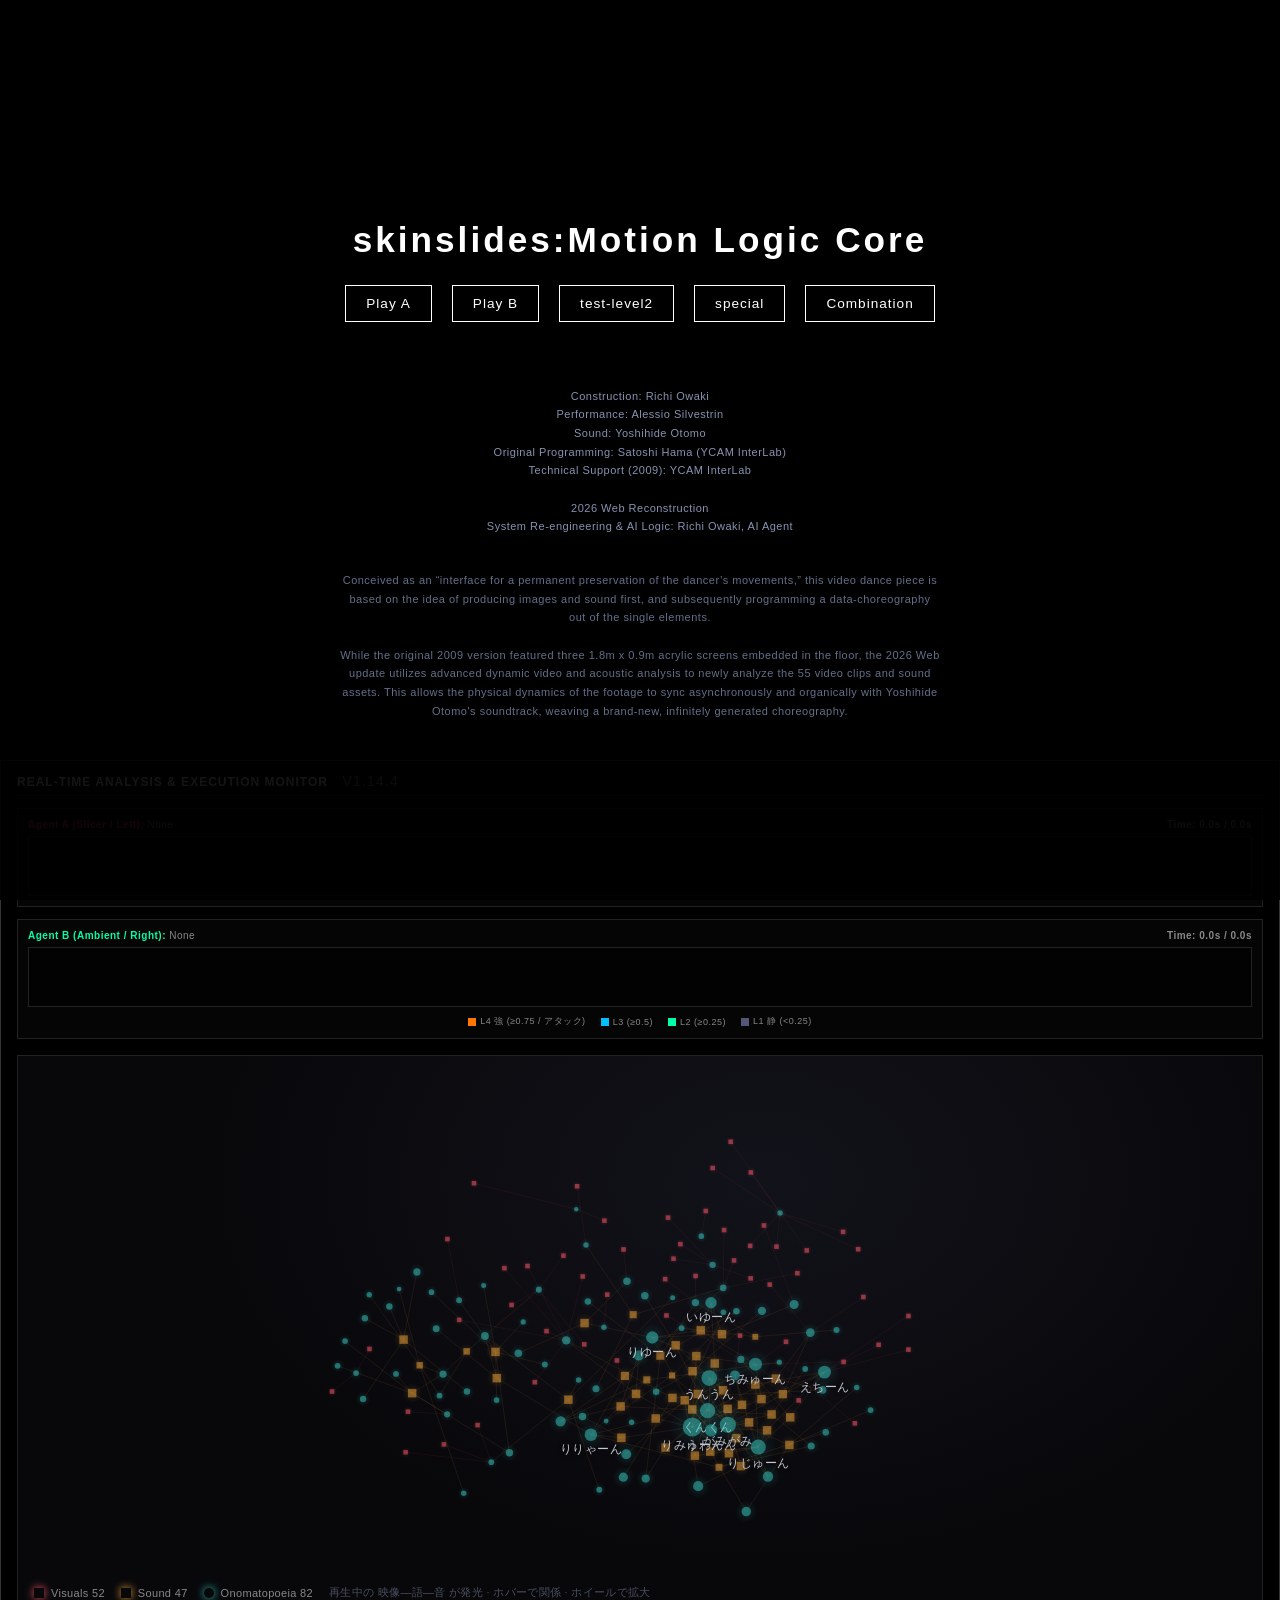
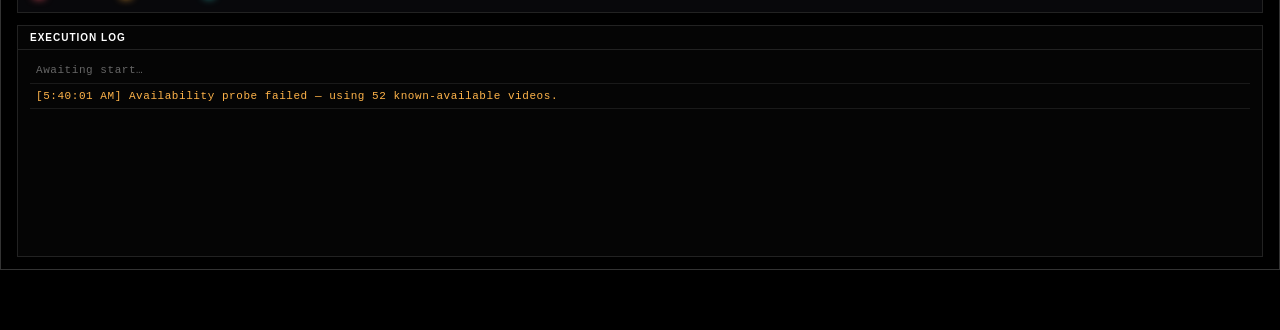
==== audio_trigger_demo.html @ 0f752f89 "Mobile cut-up: 4 collage slots + force 360p (v1.15.3) Cut-up scene showed fewer/smaller tiles on pho" ====
<!DOCTYPE html>
<html lang="ja">
<head>
    <meta charset="UTF-8">
    <title>skinslides</title>
    <!-- Import Google Fonts -->
    
    <link rel="stylesheet" href="skinslides.css?v=1.15.3">
    <style>
        /* Start Overlay CSS */
        #start-overlay {
            position: fixed;
            inset: 0;                 /* 100vw はスクロールバー幅を含み横スクロールを生むため使わない */
            background: rgba(0,0,0,0.92);
            display: flex;
            flex-direction: column;
            justify-content: center;
            align-items: center;
            z-index: 10000;
            cursor: default;
            letter-spacing: 2px;
            transition: opacity 0.5s ease;
        }

        .start-btn {
            padding: 10px 20px;
            border: 1px solid #ffffff;
            font-size: 0.85rem;
            font-family: Helvetica, Arial, sans-serif;
            letter-spacing: 1px;
            cursor: pointer;
            border-radius: 0px;
            background: transparent;
            color: #ffffff;
            transition: all 0.2s ease;
        }

        .start-btn:hover {
            background-color: #ffffff;
            color: #000000;
        }</style>
</head>
<body>
    <!-- Playback Mode Selection Overlay -->
    <div id="start-overlay">
        <div class="title" style="margin-top: 40px; font-weight: bold; font-size: 2.2rem; margin-bottom: 25px; letter-spacing: 3px; font-family: Helvetica, Arial, sans-serif; color: #ffffff;">skinslides:Motion Logic Core</div>
        
        <!-- Loading Progress -->
        <div id="overlay-preload-status-container" style="font-size: 14px; letter-spacing: 0.05em; color: #ff3366; margin-top: 15px; font-weight: bold; font-family: Helvetica, Arial, sans-serif; text-align: center; margin-bottom: 20px;">
            Preloading: <span id="overlay-preload-progress">0%</span>
        </div>
        
        <!-- Launch Buttons (shown after load) -->
        <div id="overlay-buttons-container" style="display: none; gap: 20px; margin-bottom: 20px;">
            <div class="start-btn" id="choose-plan-a">Play A</div>
            <div class="start-btn" id="choose-plan-b">Play B</div>
            <div class="start-btn" id="choose-test-level2">test-level2</div>
            <div class="start-btn" id="choose-special">special</div>
            <div class="start-btn" id="choose-combination">Combination</div>
        </div>
        
        <div class="credits" style="margin-top: 45px; font-family: Helvetica, Arial, sans-serif; font-size: 11px; line-height: 1.7; color: #8892b0; text-align: center; font-weight: 300; letter-spacing: 0.5px;">
            Construction: Richi Owaki<br>
            Performance: Alessio Silvestrin<br>
            Sound: Yoshihide Otomo<br>
            Original Programming: Satoshi Hama (YCAM InterLab)<br>
            Technical Support (2009): YCAM InterLab<br>
            <br>
            2026 Web Reconstruction<br>
            System Re-engineering & AI Logic: Richi Owaki, AI Agent
        </div>
        
        <div class="description" style="margin-top: 35px; max-width: 600px; font-family: Helvetica, Arial, sans-serif; font-size: 11px; line-height: 1.7; color: #636f88; text-align: center; font-weight: 300; letter-spacing: 0.5px;">
            Conceived as an “interface for a permanent preservation of the dancer’s movements,” this video dance piece is based on the idea of producing images and sound first, and subsequently programming a data-choreography out of the single elements.<br><br>
            While the original 2009 version featured three 1.8m x 0.9m acrylic screens embedded in the floor, the 2026 Web update utilizes advanced dynamic video and acoustic analysis to newly analyze the 55 video clips and sound assets. This allows the physical dynamics of the footage to sync asynchronously and organically with Yoshihide Otomo's soundtrack, weaving a brand-new, infinitely generated choreography.
        </div>
    </div>
    <header>
        <div class="brand">skinslides</div>
        <div class="badge">Audio Trigger Demo & Monitor</div>
    </header>

    <div class="main-container">
        <!-- ダッシュボード (左側) -->
        <div class="dashboard">
            <div class="control-group">
                <h3 class="section-title">Select Track</h3>
                <select id="track-select">
                    <option value="" disabled selected>Loading audio tracks...</option>
                </select>
                <button id="play-btn" class="btn-play" style="display: none;">Play Sequence</button>
                <button id="cutup-btn" class="btn-play" style="display: none; background-color: var(--accent-orange); border-color: var(--accent-orange); margin-top: 8px;">Start Audio Cut-up Test</button>
                <div id="preload-status" style="font-size: 11px; letter-spacing: 0.05em; color: #ff3366; margin-top: 8px; font-weight: bold; font-family: Helvetica, Arial, sans-serif; text-align: center;">
                    Preloading videos: <span id="preload-progress">0%</span>
                </div>
            </div>

            <div class="control-group">
                <h3 class="section-title">Trigger Mode</h3>
                <select id="mode-select">
                    <option value="metadata" selected>Offline Metadata (事前精密データ)</option>
                    <option value="realtime">Real-time Reactive (リアルタイム解析)</option>
                    <option value="test-level2">test-level2 (水道管パイプ / L2のみ)</option>
                </select>
            </div>

            <!-- リアルタイム・音傾向パラメータ -->
            <div class="control-group" id="param-group">
                <h3 class="section-title">Analysis Parameters</h3>
                <div style="font-size: 0.85rem; color: var(--text-muted); margin-bottom: 10px; display: flex; justify-content: space-between;">
                    <span>Sound Tendency:</span>
                    <span id="tendency-badge" style="color: var(--accent-green); font-weight: 700; letter-spacing: 0.5px;">--</span>
                </div>
                <div style="margin-bottom: 12px;" id="threshold-container">
                    <label for="threshold-slider" class="status-label" style="display: flex; justify-content: space-between; font-size: 0.8rem; color: var(--text-muted); margin-bottom: 4px;">
                        <span>Peak Sensitivity (しきい値)</span>
                        <span id="threshold-val" style="color: var(--text-color); font-weight: 600;">1.35x</span>
                    </label>
                    <input type="range" id="threshold-slider" min="1.05" max="2.0" step="0.05" value="1.35" style="width: 100%; cursor: pointer;">
                </div>
                <div id="interval-container">
                    <label for="interval-slider" class="status-label" style="display: flex; justify-content: space-between; font-size: 0.8rem; color: var(--text-muted); margin-bottom: 4px;">
                        <span>Min Interval (最小間隔)</span>
                        <span id="interval-val" style="color: var(--text-color); font-weight: 600;">250ms</span>
                    </label>
                    <input type="range" id="interval-slider" min="100" max="2000" step="50" value="250" style="width: 100%; cursor: pointer;">
                </div>
            </div>

            <!-- 周波数モニター -->
            <div class="control-group">
                <h3 class="section-title">Spectral Monitor</h3>
                <canvas id="visualizer-canvas" height="60" style="width: 100%; background: rgba(0,0,0,0.5); border-radius: 8px; border: 1px solid var(--border-color); box-shadow: inset 0 0 10px rgba(0,0,0,0.8);"></canvas>
            </div>


            <div class="control-group">
                <h3 class="section-title">Playback Status</h3>
                <div class="status-display">
                    <div class="status-row">
                        <span class="status-label">Current Time:</span>
                        <span class="status-value" id="current-time">0.0s / 0.0s</span>
                    </div>
                    <div class="status-row">
                        <span class="status-label">Total Triggers:</span>
                        <span class="status-value" id="total-triggers">0</span>
                    </div>
                    <div class="status-row">
                        <span class="status-label">Active Agent:</span>
                        <span class="status-value" id="active-agent" style="font-weight: bold; color: var(--text-muted);">IDLE</span>
                    </div>
                    <div class="status-row">
                        <span class="status-label">Next Trigger:</span>
                        <span class="status-value accent" id="next-trigger">--</span>
                    </div>
                    <div class="progress-container">
                        <div class="progress-bar" id="progress-bar"></div>
                    </div>
                </div>
            </div>

            <div class="control-group">
                <h3 class="section-title">Trigger Event Log</h3>
                <div class="log-panel" id="log-panel">
                    <div style="color: var(--text-muted);">Wait for playback...</div>
                </div>
            </div>
        </div>

        <!-- 3画面ディスプレイ (右側) -->
        <div class="display-area-wrapper">
            <div class="display-area">
            <div class="screen-container" id="normal-screens-container">
                <!-- Screen 1 -->
                <div class="screen-wrapper" id="wrapper-1">
                    <span class="screen-label">SCREEN 1</span>
                    <video id="video-1" class="screen" playsinline></video>
                    <div class="onomatopoeia-overlay">
                        <div class="ono-text" id="ono-text-1"></div>
                    </div>
                </div>

                <!-- Screen 2 -->
                <div class="screen-wrapper" id="wrapper-2">
                    <span class="screen-label">SCREEN 2</span>
                    <video id="video-2" class="screen" playsinline></video>
                    <div class="onomatopoeia-overlay">
                        <div class="ono-text" id="ono-text-2"></div>
                    </div>
                </div>

                <!-- Screen 3 -->
                <div class="screen-wrapper" id="wrapper-3">
                    <span class="screen-label">SCREEN 3</span>
                    <video id="video-3" class="screen" playsinline></video>
                    <div class="onomatopoeia-overlay">
                        <div class="ono-text" id="ono-text-3"></div>
                    </div>
                </div>
            </div>
            <!-- Duet Collage Single Frame Container (Pattern B Test) -->
            <div class="collage-wrapper" id="duet-collage-wrapper">
                <div id="duet-collage-container"></div>
                <!-- ソロ(fix枠)用: 720p・回転無し・センター投影の特殊動画 -->
                <div id="solo-video-wrap"><video id="solo-video" playsinline></video></div>
            </div>
            <!-- test-level2: 水道管パイプ台 (474x237カードを辺で連結・3枚表示) -->
            <div id="pipe-stage">
                <div id="pipe-conveyor"></div>
            </div>
        </div>
        </div>
    </div>

    <!-- 分析ダッシュボード (スクロールすると表示されるエリア) -->
    <div class="analysis-dashboard">
        <div class="dashboard-title-area">
            <h2 class="dashboard-title">Real-Time Analysis & Execution Monitor <span style="font-size: 0.9rem; color: var(--text-muted); font-weight: normal; margin-left: 10px;">v1.14.4</span></h2>
        </div>
        
        <!-- タイムラインセクション (Agent A) -->
        <div class="timeline-section" id="timeline-section-a" style="margin-bottom: 12px;">
            <div class="timeline-header">
                <span class="timeline-track-name" id="timeline-agent-label-a" style="color: #ff3366; font-weight: bold;">Agent A (Slicer / Left): <span id="ana-track-name-a" style="color: var(--text-muted); font-weight: normal;">None</span></span>
                <span class="timeline-time">Time: <span id="ana-time-a">0.0s / 0.0s</span></span>
            </div>
            <div class="timeline-canvas-wrapper">
                <canvas id="timeline-canvas-a" height="60"></canvas>
            </div>
        </div>
        
        <!-- タイムラインセクション (Agent B) -->
        <div class="timeline-section" id="timeline-section-b">
            <div class="timeline-header">
                <span class="timeline-track-name" id="timeline-agent-label-b" style="color: #00ffaa; font-weight: bold;">Agent B (Ambient / Right): <span id="ana-track-name-b" style="color: var(--text-muted); font-weight: normal;">None</span></span>
                <span class="timeline-time">Time: <span id="ana-time-b">0.0s / 0.0s</span></span>
            </div>
            <div class="timeline-canvas-wrapper">
                <canvas id="timeline-canvas-b" height="60"></canvas>
            </div>
            <div class="timeline-legend">
                <span class="legend-item"><span class="legend-color attack"></span>L4 強 (≥0.75 / アタック)</span>
                <span class="legend-item"><span class="legend-color swell"></span>L3 (≥0.5)</span>
                <span class="legend-item"><span class="legend-color roll"></span>L2 (≥0.25)</span>
                <span class="legend-item"><span class="legend-color quiet"></span>L1 静 (&lt;0.25)</span>
            </div>
        </div>
        
        <!-- ライブ質感ベクトルマップ（旧モニターカードを置換）
             再生中の映像・オノマトペ・音トラックが発光し、映像—語—音の三者関係が光る -->
        <div id="lexmap-wrap">
            <canvas id="lexmap-canvas"></canvas>
            <div id="lexmap-legend">
                <span><span class="mk sq" style="color:#ff5b6a"></span>Visuals 52</span>
                <span><span class="mk sq" style="color:#f2a63a"></span>Sound 47</span>
                <span><span class="mk ci" style="color:#37c9c1"></span>Onomatopoeia 82</span>
                <span class="hint">再生中の 映像—語—音 が発光 · ホバーで関係 · ホイールで拡大</span>
            </div>
        </div>

        <!-- マップ下のログ -->
        <div class="lexmap-log-wrap">
            <div class="lexmap-log-title">Execution Log</div>
            <div id="decision-log" class="lexmap-log"><div class="log-line text-muted">Awaiting start…</div></div>
        </div>
    </div>

    <!-- 不可視のHTML5オーディオ -->
    <audio id="audio-element"></audio>

    <script>
        const R2_BASE_URL = 'https://pub-b863fe2ba58a4525be0263e22ceb85a5.r2.dev/';
        const isLocal = window.location.hostname === 'localhost' || window.location.hostname === '127.0.0.1';
        
        let VIDEO_BASE_PATH = R2_BASE_URL;
        const AUDIO_BASE_PATH = isLocal ? "audios/" : R2_BASE_URL;

        function updateAppScale() {
            // 画角は 16:9 固定（基準 1920x1080）。横幅だけを基準にする。
            //   ウィンドウ幅 >= 1920 → 1920px を保持（拡大はしない）
            //   ウィンドウ幅 <  1920 → その幅にフィット
            // 下限クランプを持たないため、どの画面幅でも切り取りが起きない。
            // 基準幅は --canvas-w から読むので、Play A(3840) も同じ式で正しく縮む。
            const el = document.body || document.documentElement;
            const baseW = parseFloat(getComputedStyle(el).getPropertyValue('--canvas-w')) || 1920;
            // innerWidth は縦スクロールバー幅を含み1px単位の切り取り/横スクロールバーを生むため、
            // 実際の表示領域幅(clientWidth)を使う。
            const viewW = document.documentElement.clientWidth || window.innerWidth;
            document.documentElement.style.setProperty('--app-scale', Math.min(1, viewW / baseW));
        }
        window.updateAppScale = updateAppScale;   // Play A 選択時に基準幅を切り替えるため
        window.addEventListener('resize', updateAppScale);
        window.addEventListener('DOMContentLoaded', updateAppScale);
        updateAppScale();
    </script>
    <script src="player.js?v=1.15.3"></script>
    <script src="audio_trigger_logic.js?v=1.15.3"></script>
    <script src="lexicon_live.js?v=1.15.3"></script>
</body>
</html>
---- skinslides.css ----
/* skinslides 共有スタイル
   index.html(本番: Combination) と audio_trigger_demo.html(テスト) の両方が読む。
   起動オーバーレイのCSSは各ページ固有なので、ここには入れない。 */
        * {
            outline: none !important;
            -webkit-tap-highlight-color: transparent !important;
        }

        #timeline-canvas-a, #timeline-canvas-b {
            display: block !important;
            width: 100% !important;
            height: 60px !important;
            background: #020202 !important;
            border-radius: 0px !important;
            border: 1px solid #222222 !important;
            box-sizing: border-box !important;
        }

        :root {
            /* 基本画角は 16:9、最大 1920x1080。全シーン（Play B / test-level2 / special）が
               この1つの座標系に乗る。--app-scale は横幅基準でJS側が算出する。
               旧 3840x2160 のちょうど半分なので、枠内の定数も半分にすれば
               1920幅の画面での物理ピクセルサイズは従来と同一になる。 */
            --canvas-w: 1920px;
            --canvas-h: 1080px;
            --bg-color: #000000;
            --card-bg: #050505;
            --border-color: #222222;
            --accent-green: #00ffaa;
            --accent-blue: #00bfff;
            --accent-orange: #ff7700;
            --text-color: #d1d5db;
            --text-muted: #888888;
        }

        body {
            margin: 0;
            padding: 0;
            background-color: #000000;
            color: var(--text-color);
            font-family: "Helvetica Neue", Helvetica, Arial, "Hiragino Kaku Gothic ProN", sans-serif;
            min-height: 100vh;
            display: flex;
            flex-direction: column;
            align-items: center;
            overflow-x: hidden;
        }

        /* Completely hide the header and sidebar controls globally */
        header {
            display: none !important;
        }
        .dashboard {
            display: none !important;
        }

        /* Layout Container */
        .main-container {
            display: block !important;
            width: 100% !important;
            height: auto !important;
            background-color: #000000 !important;
            margin: 0 !important;
            padding: 0 !important;
        }

        /* Performance canvas: base = 16:9 / 最大 1920x1080。ウィンドウ幅に合わせて縮小する。
           app-scale 1.0 = 1920x1080(最大)。幅1920以上では1920pxを保持し、それ未満は幅にフィット。
           → どの画面幅でも切り取りが発生せず、1920x1080の画面では縦もぴったり収まる。
           Play A のみ body.plan-a で従来の 3840x2160 枠を使う（コンバート対象外・現状維持）。 */
        .display-area-wrapper {
            width: 100% !important;
            height: calc(var(--canvas-h) * var(--app-scale, 1)) !important;
            overflow: hidden !important;
            background-color: #000000 !important;
            display: flex !important;
            justify-content: center !important;
            align-items: flex-start !important;
        }

        .display-area {
            width: var(--canvas-w) !important;
            height: var(--canvas-h) !important;
            display: block !important;
            background-color: #000000 !important;
            position: relative !important;
            transform: scale(var(--app-scale, 1)) !important;
            transform-origin: top center !important;
            flex-shrink: 0 !important;
        }

        /* Play A はコンバート対象外のため 3840x2160 の従来枠を維持する（見た目を変えない）。
           Combination には含まれないので、1:1シーンとの画角の不連続は起きない。 */
        body.plan-a {
            --canvas-w: 3840px;
            --canvas-h: 2160px;
        }

        /* Play A の3画面(計2660px幅)は1920幅のキャンバスに収まらないため、Play A 以外では出さない。
           Play B / test-level2 / special は元々JS側で非表示にしており、動作に影響しない。 */
        body:not(.plan-a) #normal-screens-container {
            display: none !important;
        }

        /* Plan A screen container (最大時): 縦 460(黒)-1240(動画)-460(黒),
           横 590(黒)-620-400-620-400-620-590(黒)。3枚を gap400 で中央寄せ→左右余白590。 */
        .screen-container {
            width: 100% !important;
            height: var(--canvas-h) !important;
            display: flex !important;
            justify-content: center !important;
            align-items: flex-start !important;
            margin: 0 !important;
            padding-top: 460px !important; /* 上部の黒 460px */
            box-sizing: border-box !important;
            gap: 400px !important;
        }

        /* Plan A screen wrapper: 620x1240px (最大時) */
        .screen-wrapper {
            position: relative !important;
            width: 620px !important;
            height: 1240px !important;
            background-color: #000000 !important;
            overflow: hidden !important;
            border: none !important;
        }

        .screen {
            position: absolute;
            top: 50%;
            left: 50%;
            width: 1240px; /* 90度回転用に枠の高さと一致 */
            height: 620px; /* 90度回転用に枠の幅と一致 */
            transform: translate(-50%, -50%) rotate(90deg);
            object-fit: cover;
            opacity: 0;
            transition: opacity 0.5s ease;
        }

        .screen.playing {
            opacity: 1;
        }

        /* Hide labels and onomatopoeia completely */
        .screen-label {
            display: none !important;
        }
        .onomatopoeia-overlay {
            display: none !important;
        }

        /* Plan B collage wrapper: キャンバス全面 (1920x1080) */
        .collage-wrapper {
            display: none;
            width: var(--canvas-w) !important;
            height: var(--canvas-h) !important;
            max-width: var(--canvas-w) !important;
            max-height: var(--canvas-h) !important;
            margin: 0 auto !important;
            border: none !important;
            position: relative !important;
        }

        #duet-collage-container {
            position: absolute;
            top: 0;
            left: 0;
            width: var(--canvas-w);
            height: var(--canvas-h);
            transform-origin: top left;
            background-color: #000000;
            overflow: hidden;
            box-sizing: border-box;
        }

        /* ソロ(fix枠)特殊動画: キャンバス全面に contain で投影。素材は 2:1 なので
           16:9キャンバスでは自動的に横幅いっぱい・上下センターになる（special と同じ扱い）。 */
        #solo-video-wrap {
            position: absolute; inset: 0; z-index: 5;
            display: none; align-items: center; justify-content: center;
            background: #000000;
        }
        #solo-video-wrap.active { display: flex; }
        #solo-video {
            width: 100%; height: 100%;   /* 枠いっぱい。アスペクトは contain が守る */
            object-fit: contain; background: #000000;
        }

        /* test-level2: 水道管パイプ台。474x237カードを横に辺で連結して伸ばす。
           常に最新3枚を表示。コンベア(#pipe-conveyor)を translateX して中央に追従する。 */
        #pipe-stage {
            position: absolute; inset: 0; z-index: 6;
            display: none; background: #000000; overflow: hidden;
        }
        #pipe-stage.active { display: block; }
        #pipe-conveyor {
            position: absolute; inset: 0;
            transition: transform 0.5s ease;
            will-change: transform;
        }
        .pipe-card {
            position: absolute;                /* left/top/transform(rotate) は JS が個別に設定 */
            width: 474px; height: 237px;
            object-fit: contain; background: #000000;
            opacity: 0;
            transition: opacity 0.5s ease;
            will-change: opacity;
        }
        .pipe-card.show { opacity: 1; }

        /* ライブ質感ベクトルマップ */
        #lexmap-wrap {
            position: relative;
            width: 100%;
            height: 62vh;
            min-height: 440px;
            background:
                radial-gradient(900px 620px at 60% 22%, #12121a 0%, #08080b 62%),
                #08080b;
            border: 1px solid var(--border-color);
            box-sizing: border-box;
            overflow: hidden;
        }
        #lexmap-canvas { position: absolute; inset: 0; width: 100%; height: 100%; display: block; cursor: grab; }
        #lexmap-legend {
            position: absolute; left: 16px; bottom: 12px; z-index: 2; pointer-events: none;
            display: flex; gap: 16px; align-items: center; flex-wrap: wrap;
            font-size: 11px; color: var(--text-muted); letter-spacing: 0.03em;
        }
        #lexmap-legend span { display: inline-flex; align-items: center; gap: 7px; }
        #lexmap-legend .mk { width: 10px; height: 10px; box-shadow: 0 0 8px currentColor; }
        #lexmap-legend .mk.sq { border-radius: 0; }
        #lexmap-legend .mk.ci { border-radius: 50%; }
        #lexmap-legend .hint { color: var(--faint, #4a4f60); }

        /* マップ下のログ */
        .lexmap-log-wrap { margin-top: 12px; border: 1px solid var(--border-color); background: #050505; }
        .lexmap-log-title {
            padding: 6px 12px; border-bottom: 1px solid var(--border-color);
            font-size: 10px; letter-spacing: 1px; color: #ffffff; text-transform: uppercase; font-weight: 700;
        }
        .lexmap-log {
            height: 190px; overflow-y: auto; padding: 8px 12px;
            font-family: ui-monospace, "SF Mono", Menlo, Consolas, monospace; font-size: 11px; line-height: 1.55;
        }
        .lexmap-log .log-line { white-space: nowrap; }
        .lexmap-log .log-line.warning { color: #ffb44a; }
        .lexmap-log .log-line.success { color: #00ffaa; }
        .lexmap-log .log-line.error   { color: #ff5b6a; }
        .lexmap-log .log-line.trigger { color: #37c9c1; }
        .lexmap-log .log-line.cut-up  { color: #8bb4ff; }
        .lexmap-log .log-line.system  { color: #c3c7d2; }
        .lexmap-log .log-line.text-muted { color: #666; }

        /* Analysis Dashboard Styles - Swiss Design / Helvetica / Sharp */
        .analysis-dashboard {
            width: 100%;
            max-width: calc(var(--canvas-w) * var(--app-scale, 1)); /* 作品キャンバスと同じ幅の柱に揃える */
            margin: 40px auto 60px auto;
            padding: 12px 16px;
            background: #000000;
            border: 1px solid #333333;
            border-radius: 0px;
            box-sizing: border-box;
            color: var(--text-color);
            font-family: "Helvetica Neue", Helvetica, Arial, "Hiragino Kaku Gothic ProN", sans-serif;
            font-size: 11px;
            letter-spacing: 0.5px;
            display: block !important;
        }

        .dashboard-title-area {
            display: flex;
            justify-content: space-between;
            align-items: center;
            border-bottom: 1px solid var(--border-color);
            padding-bottom: 6px;
            margin-bottom: 12px;
        }

        .dashboard-title {
            margin: 0;
            font-size: 12px;
            font-weight: 700;
            letter-spacing: 1px;
            text-transform: uppercase;
            color: #ffffff;
        }

        .audio-toggle-btn {
            background: #111111;
            border: 1px solid var(--border-color);
            color: #ffffff;
            padding: 4px 8px;
            border-radius: 0px;
            font-family: inherit;
            font-size: 10px;
            cursor: pointer;
            text-transform: uppercase;
            transition: all 0.1s ease;
        }

        .audio-toggle-btn:hover {
            background: #222222;
            border-color: var(--accent-green);
        }

        .timeline-section {
            background: #050505;
            border-radius: 0px;
            padding: 10px;
            margin-bottom: 16px;
            border: 1px solid #222222;
        }

        .timeline-header {
            display: flex;
            justify-content: space-between;
            margin-bottom: 6px;
            font-size: 10px;
            color: var(--text-muted);
            font-weight: 600;
        }

        .timeline-canvas-wrapper {
            position: relative;
            width: 100%;
        }

        .timeline-legend {
            display: flex;
            gap: 15px;
            margin-top: 8px;
            font-size: 9px;
            color: var(--text-muted);
            justify-content: center;
            text-transform: uppercase;
        }

        .legend-item {
            display: flex;
            align-items: center;
            gap: 4px;
        }

        .legend-color {
            display: inline-block;
            width: 8px;
            height: 8px;
            border-radius: 0px;
        }

        .legend-color.attack { background: var(--accent-orange); }
        .legend-color.swell { background: var(--accent-blue); }
        .legend-color.roll { background: var(--accent-green); }
        .legend-color.quiet { background: #555577; }

        .monitor-grid {
            display: grid;
            grid-template-columns: repeat(auto-fit, minmax(200px, 1fr));
            gap: 12px;
        }

        .monitor-card {
            background: #050505;
            border: 1px solid #222222;
            border-radius: 0px;
            padding: 10px;
            display: flex;
            flex-direction: column;
            gap: 6px;
        }

        .monitor-card.log-card {
            grid-column: span 2;
        }

        @media (max-width: 900px) {
            .monitor-card.log-card {
                grid-column: span 1;
            }
        }

        .card-header {
            font-weight: 700;
            font-size: 10px;
            letter-spacing: 0.5px;
            color: var(--text-muted);
            border-bottom: 1px solid var(--border-color);
            padding-bottom: 4px;
            text-transform: uppercase;
        }

        .card-body {
            display: flex;
            flex-direction: column;
            gap: 4px;
            font-size: 10px;
        }

        .stat-row {
            display: flex;
            justify-content: space-between;
            line-height: 1.4;
        }

        .stat-label {
            color: var(--text-muted);
        }

        .stat-val {
            font-weight: 500;
            font-family: "Helvetica Neue", Helvetica, Arial, monospace;
            color: #ffffff;
        }

        .scroll-log {
            height: 140px;
            overflow-y: auto;
            font-family: "Helvetica Neue", Helvetica, Arial, sans-serif;
            letter-spacing: normal;
        }

        .log-line {
            border-bottom: 1px solid #1a1a1a;
            padding: 4px 6px;
            font-size: 11px;
            line-height: 1.5;
            letter-spacing: 0.05em;
            white-space: nowrap;
            overflow: hidden;
            text-overflow: ellipsis;
        }

        .log-line.info { color: var(--accent-blue); }
        .log-line.success { color: var(--accent-green); }
        .log-line.warning { color: var(--accent-orange); }
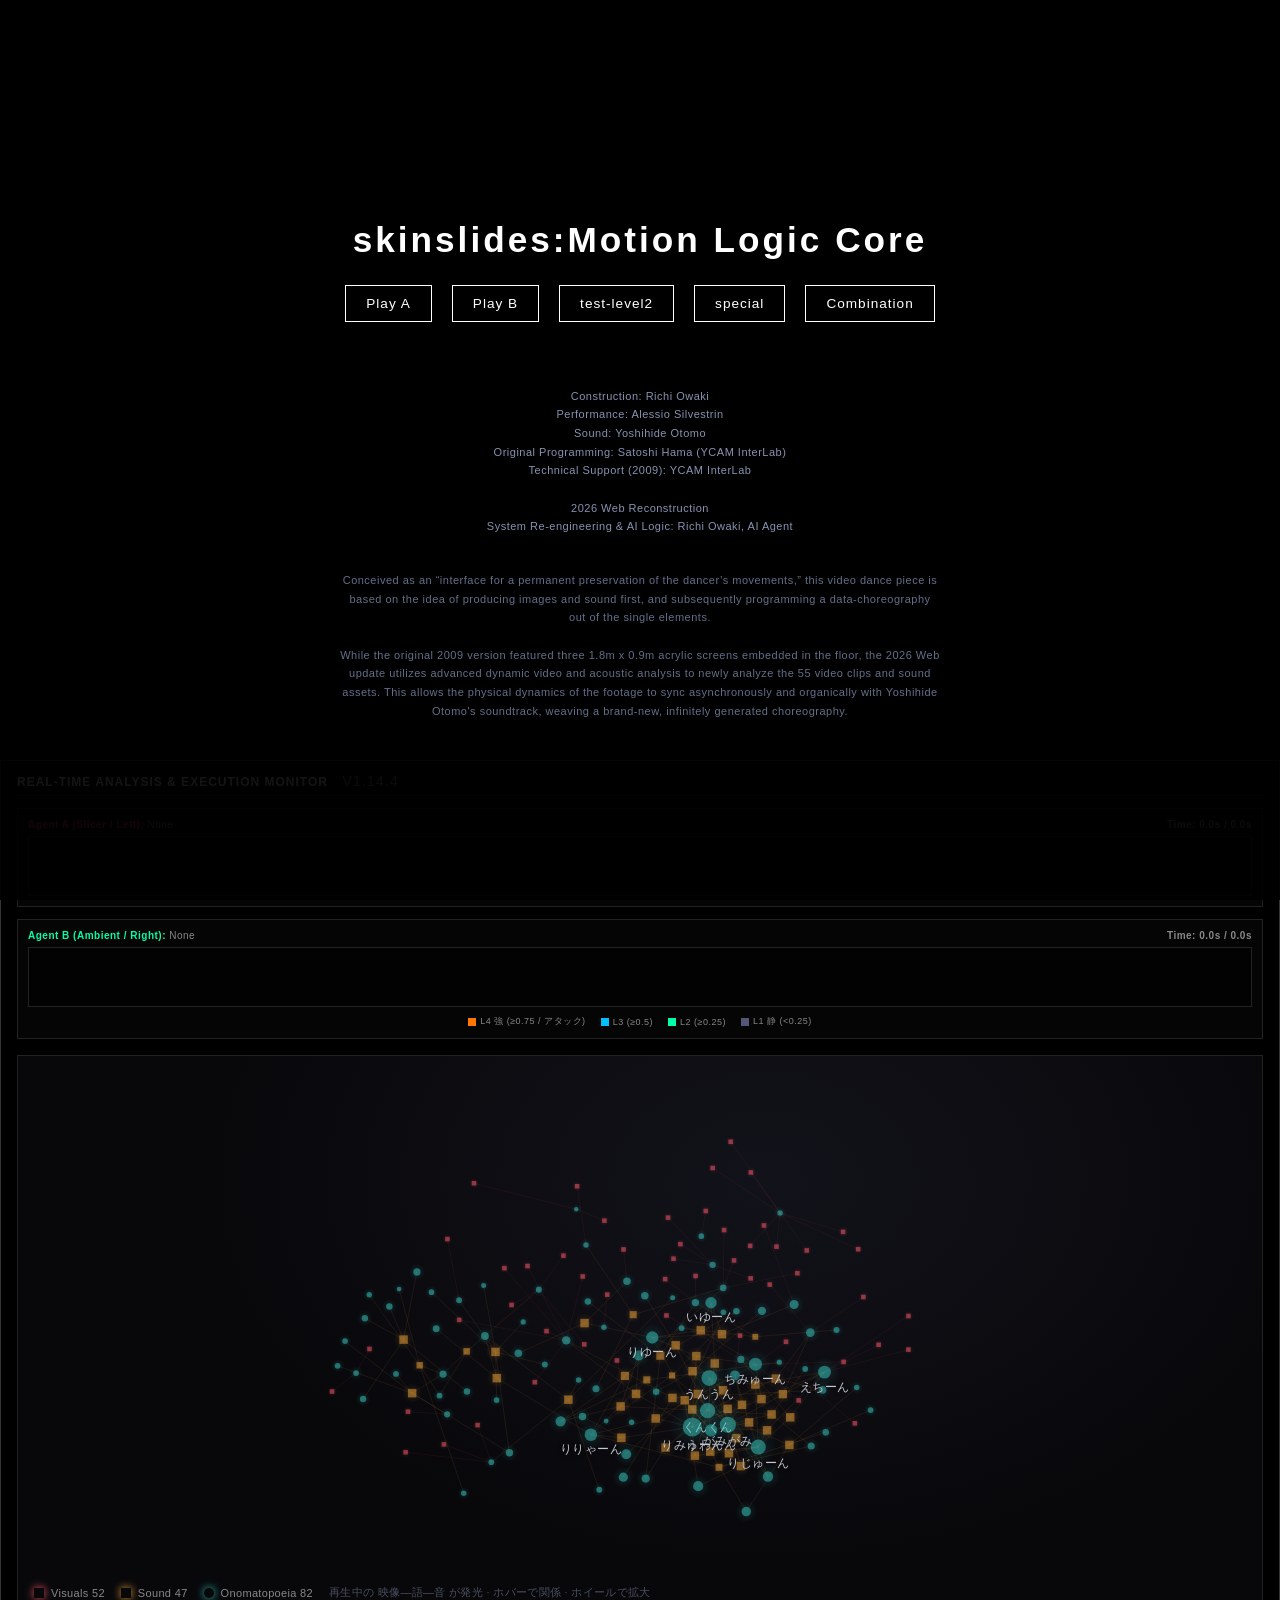
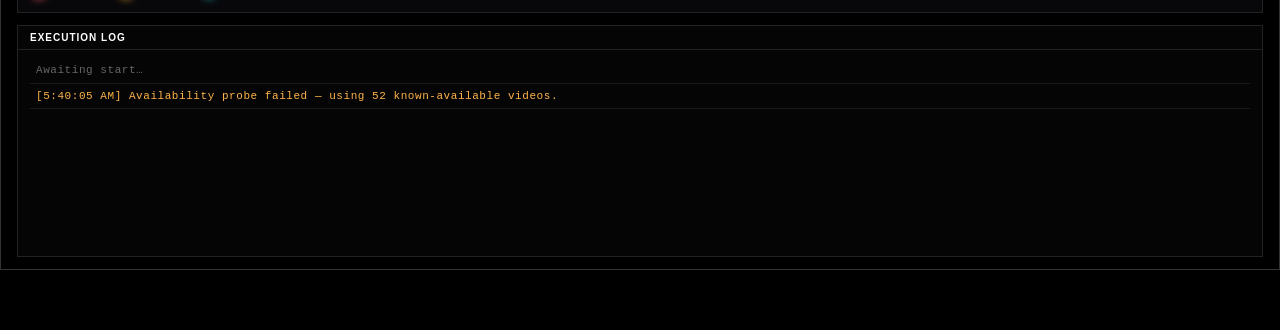
==== commit 991ad499: "Mobile pseudo-landscape lock: rotate canvas 90deg in portrait (v1.15.4) iOS Safari has no screen.ori" ====
--- a/audio_trigger_demo.html
+++ b/audio_trigger_demo.html
@@ -5,7 +5,7 @@
     <title>skinslides</title>
     <!-- Import Google Fonts -->
     
-    <link rel="stylesheet" href="skinslides.css?v=1.15.3">
+    <link rel="stylesheet" href="skinslides.css?v=1.15.4">
     <style>
         /* Start Overlay CSS */
         #start-overlay {
@@ -281,20 +281,37 @@
             //   ウィンドウ幅 <  1920 → その幅にフィット
             // 下限クランプを持たないため、どの画面幅でも切り取りが起きない。
             // 基準幅は --canvas-w から読むので、Play A(3840) も同じ式で正しく縮む。
-            const el = document.body || document.documentElement;
+            const docEl = document.documentElement;
+            const el = document.body || docEl;
             const baseW = parseFloat(getComputedStyle(el).getPropertyValue('--canvas-w')) || 1920;
+            const baseH = parseFloat(getComputedStyle(el).getPropertyValue('--canvas-h')) || 1080;
             // innerWidth は縦スクロールバー幅を含み1px単位の切り取り/横スクロールバーを生むため、
             // 実際の表示領域幅(clientWidth)を使う。
-            const viewW = document.documentElement.clientWidth || window.innerWidth;
-            document.documentElement.style.setProperty('--app-scale', Math.min(1, viewW / baseW));
+            const viewW = docEl.clientWidth || window.innerWidth;
+            const viewH = window.innerHeight || docEl.clientHeight;
+
+            // モバイル縦持ち → キャンバスを90°回転して横向きにフル表示(擬似ランドスケープロック)。
+            const isMobile = /iPhone|iPad|iPod|Android/i.test(navigator.userAgent)
+                || (navigator.maxTouchPoints > 1 && /Mac/i.test(navigator.platform));
+            const portrait = viewH > viewW;
+
+            if (isMobile && portrait && document.body) {
+                document.body.classList.add('force-landscape');
+                const scale = Math.min(viewH / baseW, viewW / baseH);
+                docEl.style.setProperty('--app-scale', scale);
+            } else {
+                if (document.body) document.body.classList.remove('force-landscape');
+                docEl.style.setProperty('--app-scale', Math.min(1, viewW / baseW));
+            }
         }
         window.updateAppScale = updateAppScale;   // Play A 選択時に基準幅を切り替えるため
         window.addEventListener('resize', updateAppScale);
+        window.addEventListener('orientationchange', updateAppScale);
         window.addEventListener('DOMContentLoaded', updateAppScale);
         updateAppScale();
     </script>
-    <script src="player.js?v=1.15.3"></script>
-    <script src="audio_trigger_logic.js?v=1.15.3"></script>
-    <script src="lexicon_live.js?v=1.15.3"></script>
+    <script src="player.js?v=1.15.4"></script>
+    <script src="audio_trigger_logic.js?v=1.15.4"></script>
+    <script src="lexicon_live.js?v=1.15.4"></script>
 </body>
 </html>
--- a/skinslides.css
+++ b/skinslides.css
@@ -89,6 +89,25 @@
             flex-shrink: 0 !important;
         }
 
+        /* ── モバイル縦持ち時の擬似ランドスケープロック ──────────────────
+           iOS Safari は screen.orientation.lock() 非対応で物理的な向き固定ができない。
+           そこでキャンバス(.display-area)自体を90°回転し、画面の長辺いっぱいに
+           16:9 の作品を表示する(Webゲーム定番の手法・全端末で動作)。
+           --app-scale は JS 側が「回転後に画面へ収まる倍率」で算出する。 */
+        body.force-landscape .display-area-wrapper {
+            position: fixed !important;
+            inset: 0 !important;
+            width: 100vw !important;
+            height: 100vh !important;
+            align-items: center !important;      /* 縦も中央寄せ(回転した作品を画面中央に) */
+            justify-content: center !important;
+            z-index: 1 !important;
+        }
+        body.force-landscape .display-area {
+            transform: rotate(90deg) scale(var(--app-scale, 1)) !important;
+            transform-origin: center center !important;
+        }
+
         /* Play A はコンバート対象外のため 3840x2160 の従来枠を維持する（見た目を変えない）。
            Combination には含まれないので、1:1シーンとの画角の不連続は起きない。 */
         body.plan-a {
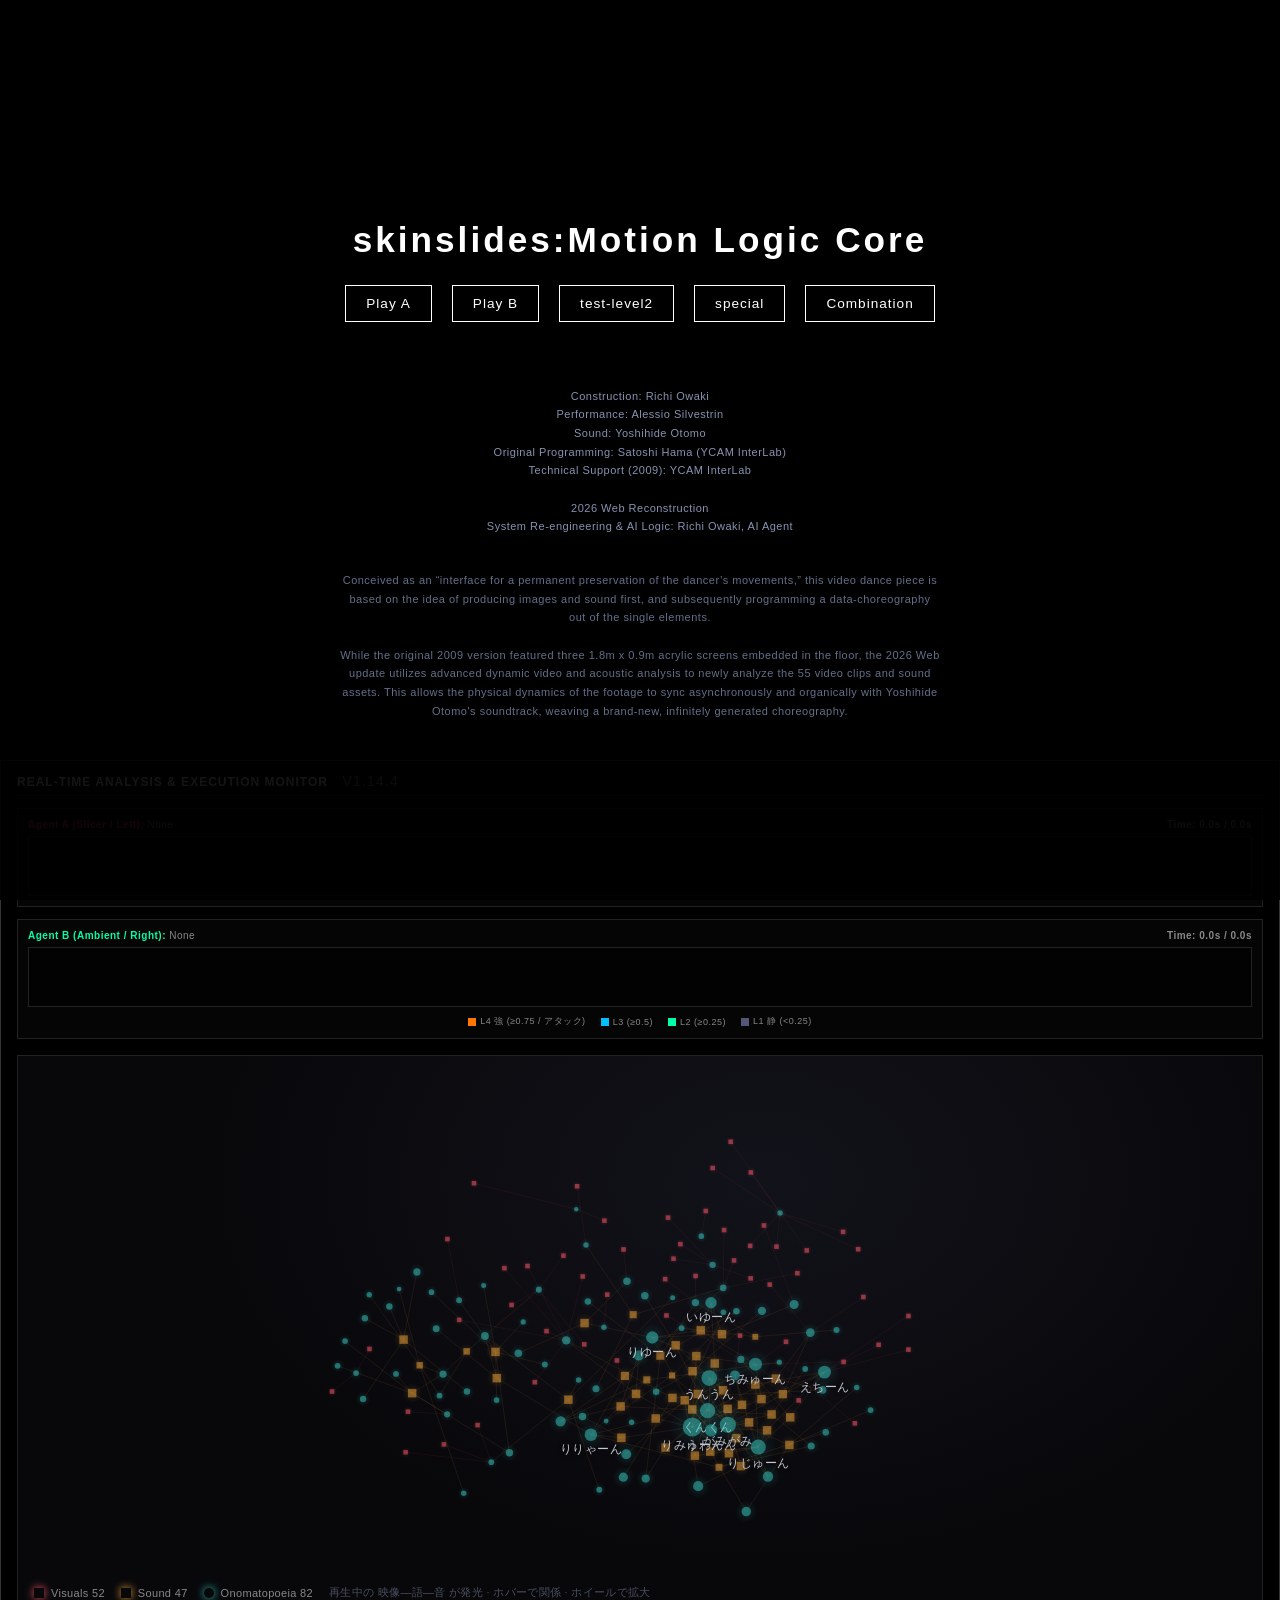
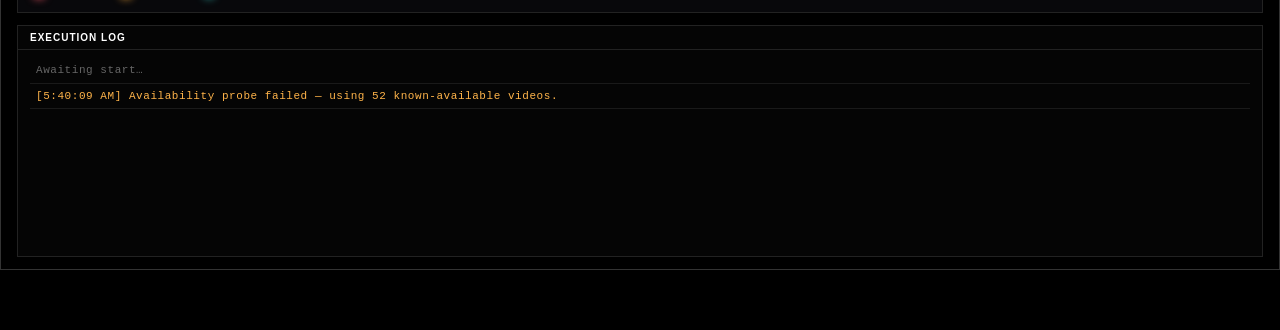
==== commit 8bf1ffca: "Fix landscape-lock hiding dashboard: keep wrapper in flow (v1.15.5) v1.15.4 made .display-area-wrapp" ====
--- a/audio_trigger_demo.html
+++ b/audio_trigger_demo.html
@@ -5,7 +5,7 @@
     <title>skinslides</title>
     <!-- Import Google Fonts -->
     
-    <link rel="stylesheet" href="skinslides.css?v=1.15.4">
+    <link rel="stylesheet" href="skinslides.css?v=1.15.5">
     <style>
         /* Start Overlay CSS */
         #start-overlay {
@@ -310,8 +310,8 @@
         window.addEventListener('DOMContentLoaded', updateAppScale);
         updateAppScale();
     </script>
-    <script src="player.js?v=1.15.4"></script>
-    <script src="audio_trigger_logic.js?v=1.15.4"></script>
-    <script src="lexicon_live.js?v=1.15.4"></script>
+    <script src="player.js?v=1.15.5"></script>
+    <script src="audio_trigger_logic.js?v=1.15.5"></script>
+    <script src="lexicon_live.js?v=1.15.5"></script>
 </body>
 </html>
--- a/skinslides.css
+++ b/skinslides.css
@@ -94,14 +94,16 @@
            そこでキャンバス(.display-area)自体を90°回転し、画面の長辺いっぱいに
            16:9 の作品を表示する(Webゲーム定番の手法・全端末で動作)。
            --app-scale は JS 側が「回転後に画面へ収まる倍率」で算出する。 */
+        /* 固定全画面にすると下のダッシュボード(グラフ/ログ)が覆われてスクロールで出せなくなるため、
+           通常フローのまま「回転後の高さ(=元の幅1920×scale)」だけ場所を確保する。
+           → 作品は回転・大サイズで最上部に表示、その下へスクロールするとUIが見える。 */
         body.force-landscape .display-area-wrapper {
-            position: fixed !important;
-            inset: 0 !important;
-            width: 100vw !important;
-            height: 100vh !important;
-            align-items: center !important;      /* 縦も中央寄せ(回転した作品を画面中央に) */
+            position: relative !important;
+            width: 100% !important;
+            height: calc(var(--canvas-w) * var(--app-scale, 1)) !important;
+            align-items: center !important;      /* 回転した作品を枠の中央に */
             justify-content: center !important;
-            z-index: 1 !important;
+            overflow: hidden !important;
         }
         body.force-landscape .display-area {
             transform: rotate(90deg) scale(var(--app-scale, 1)) !important;
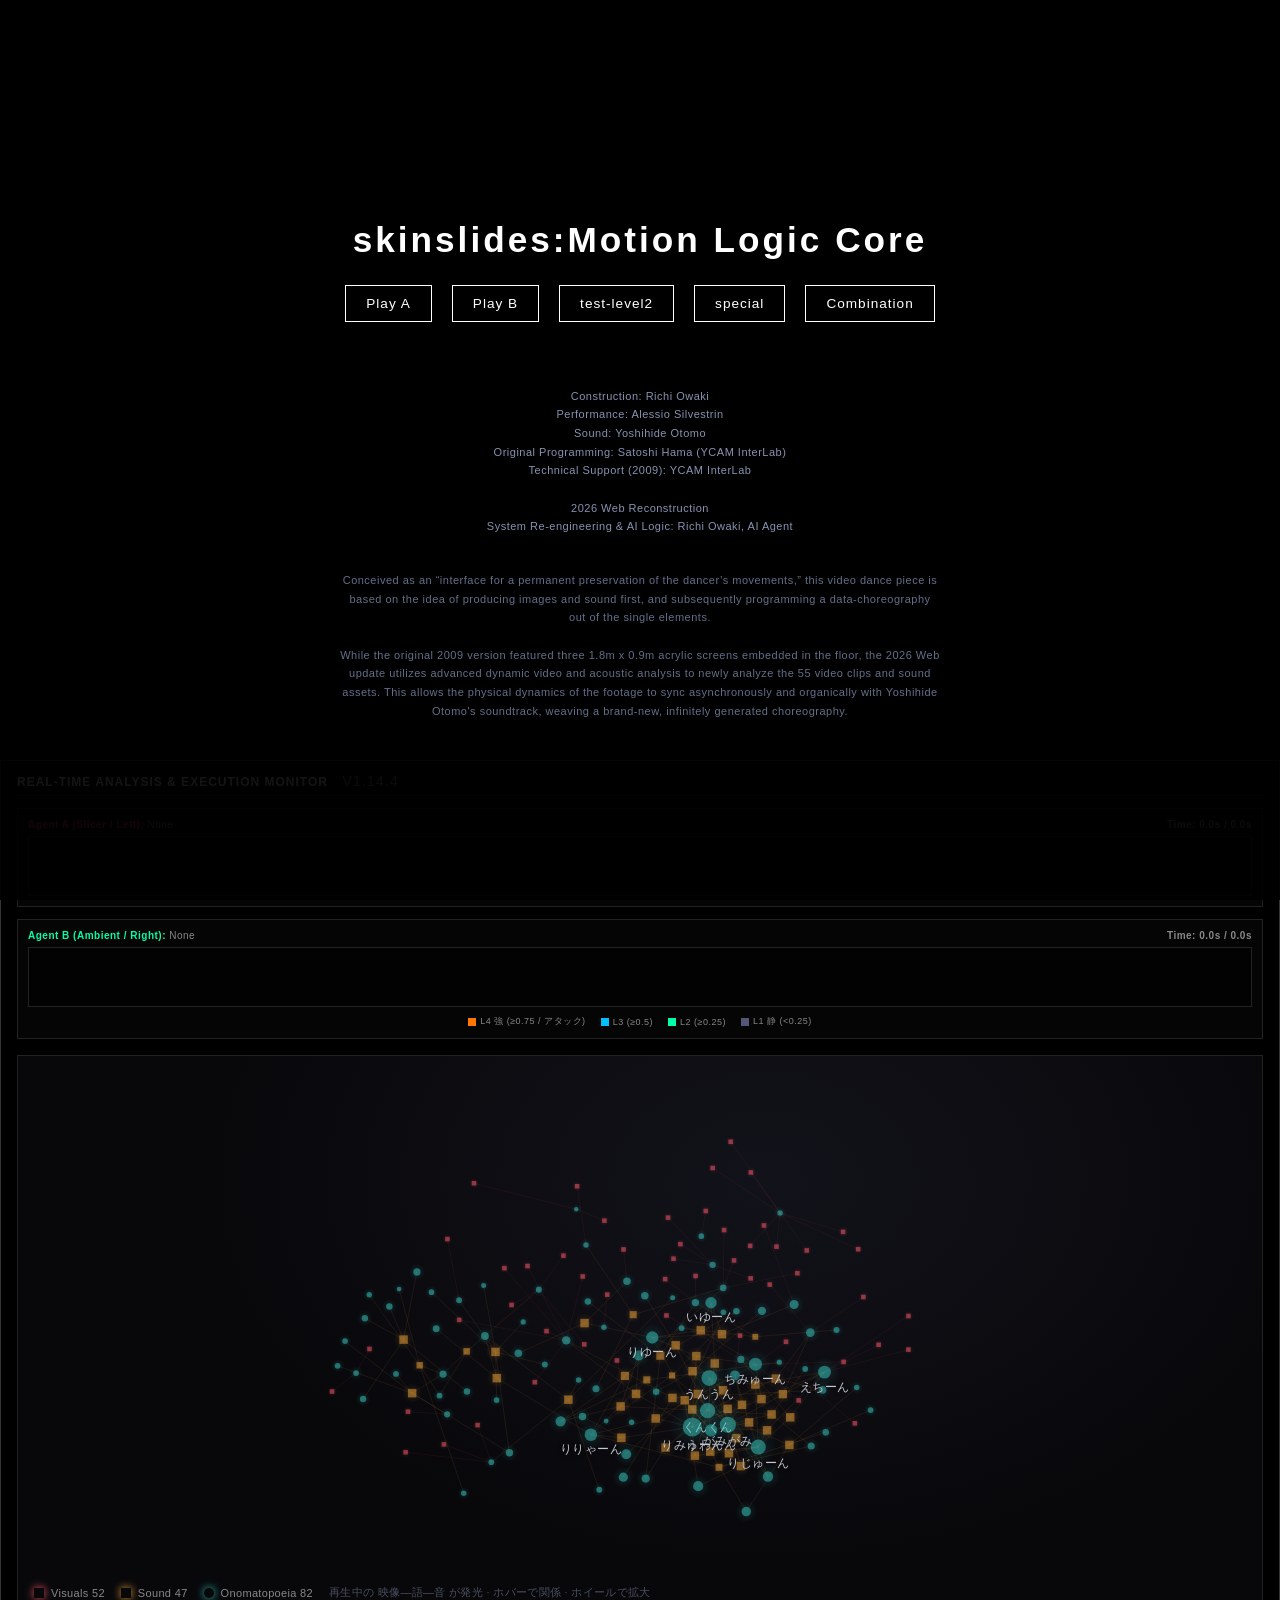
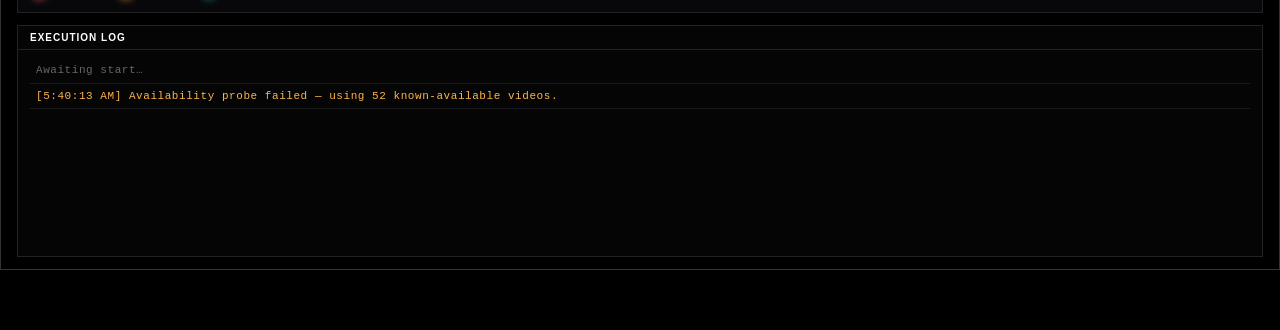
==== commit 6b37b758: "iOS: mute Web Audio-routed videos so autoplay is allowed (v1.15.6) On older iOS Safari the cut-up co" ====
--- a/audio_trigger_demo.html
+++ b/audio_trigger_demo.html
@@ -5,7 +5,7 @@
     <title>skinslides</title>
     <!-- Import Google Fonts -->
     
-    <link rel="stylesheet" href="skinslides.css?v=1.15.5">
+    <link rel="stylesheet" href="skinslides.css?v=1.15.6">
     <style>
         /* Start Overlay CSS */
         #start-overlay {
@@ -310,8 +310,8 @@
         window.addEventListener('DOMContentLoaded', updateAppScale);
         updateAppScale();
     </script>
-    <script src="player.js?v=1.15.5"></script>
-    <script src="audio_trigger_logic.js?v=1.15.5"></script>
-    <script src="lexicon_live.js?v=1.15.5"></script>
+    <script src="player.js?v=1.15.6"></script>
+    <script src="audio_trigger_logic.js?v=1.15.6"></script>
+    <script src="lexicon_live.js?v=1.15.6"></script>
 </body>
 </html>
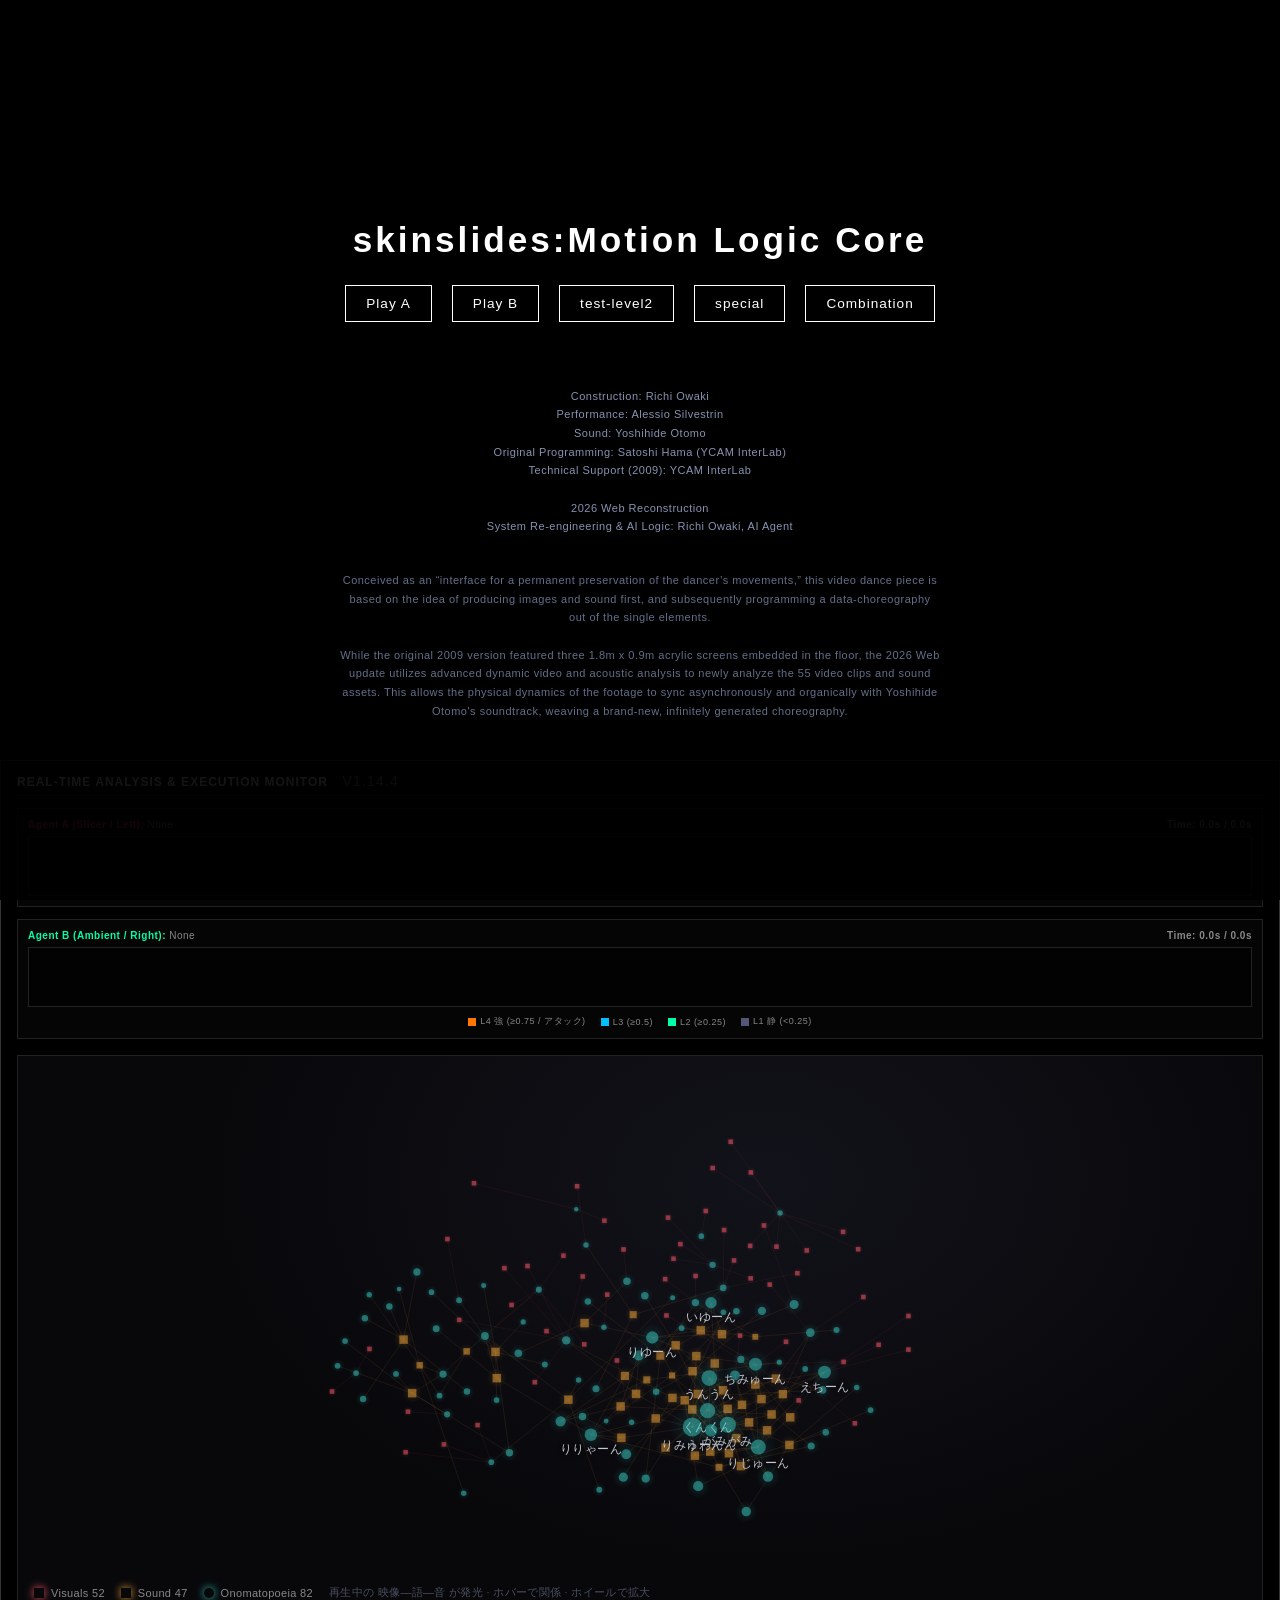
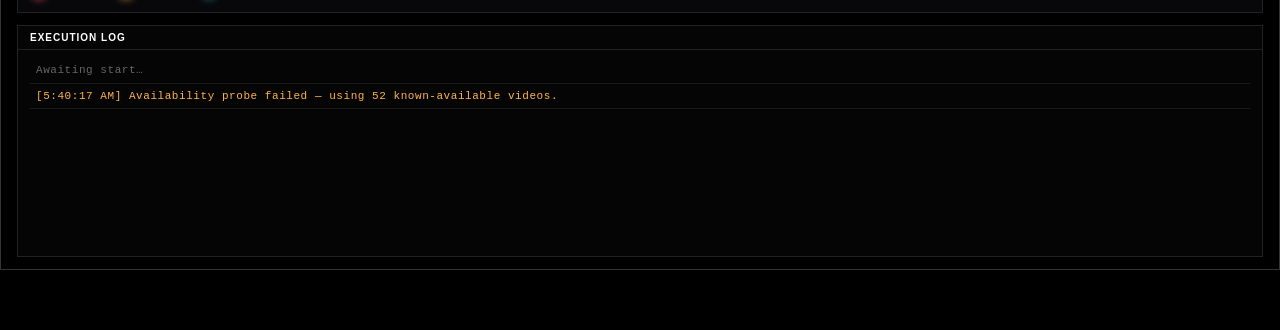
==== commit 3b3a37d5: "Fix iOS collage going black after ~10s: fully release evicted videos (v1.15.7) After the autoplay fi" ====
--- a/audio_trigger_demo.html
+++ b/audio_trigger_demo.html
@@ -5,7 +5,7 @@
     <title>skinslides</title>
     <!-- Import Google Fonts -->
     
-    <link rel="stylesheet" href="skinslides.css?v=1.15.6">
+    <link rel="stylesheet" href="skinslides.css?v=1.15.7">
     <style>
         /* Start Overlay CSS */
         #start-overlay {
@@ -310,8 +310,8 @@
         window.addEventListener('DOMContentLoaded', updateAppScale);
         updateAppScale();
     </script>
-    <script src="player.js?v=1.15.6"></script>
-    <script src="audio_trigger_logic.js?v=1.15.6"></script>
-    <script src="lexicon_live.js?v=1.15.6"></script>
+    <script src="player.js?v=1.15.7"></script>
+    <script src="audio_trigger_logic.js?v=1.15.7"></script>
+    <script src="lexicon_live.js?v=1.15.7"></script>
 </body>
 </html>
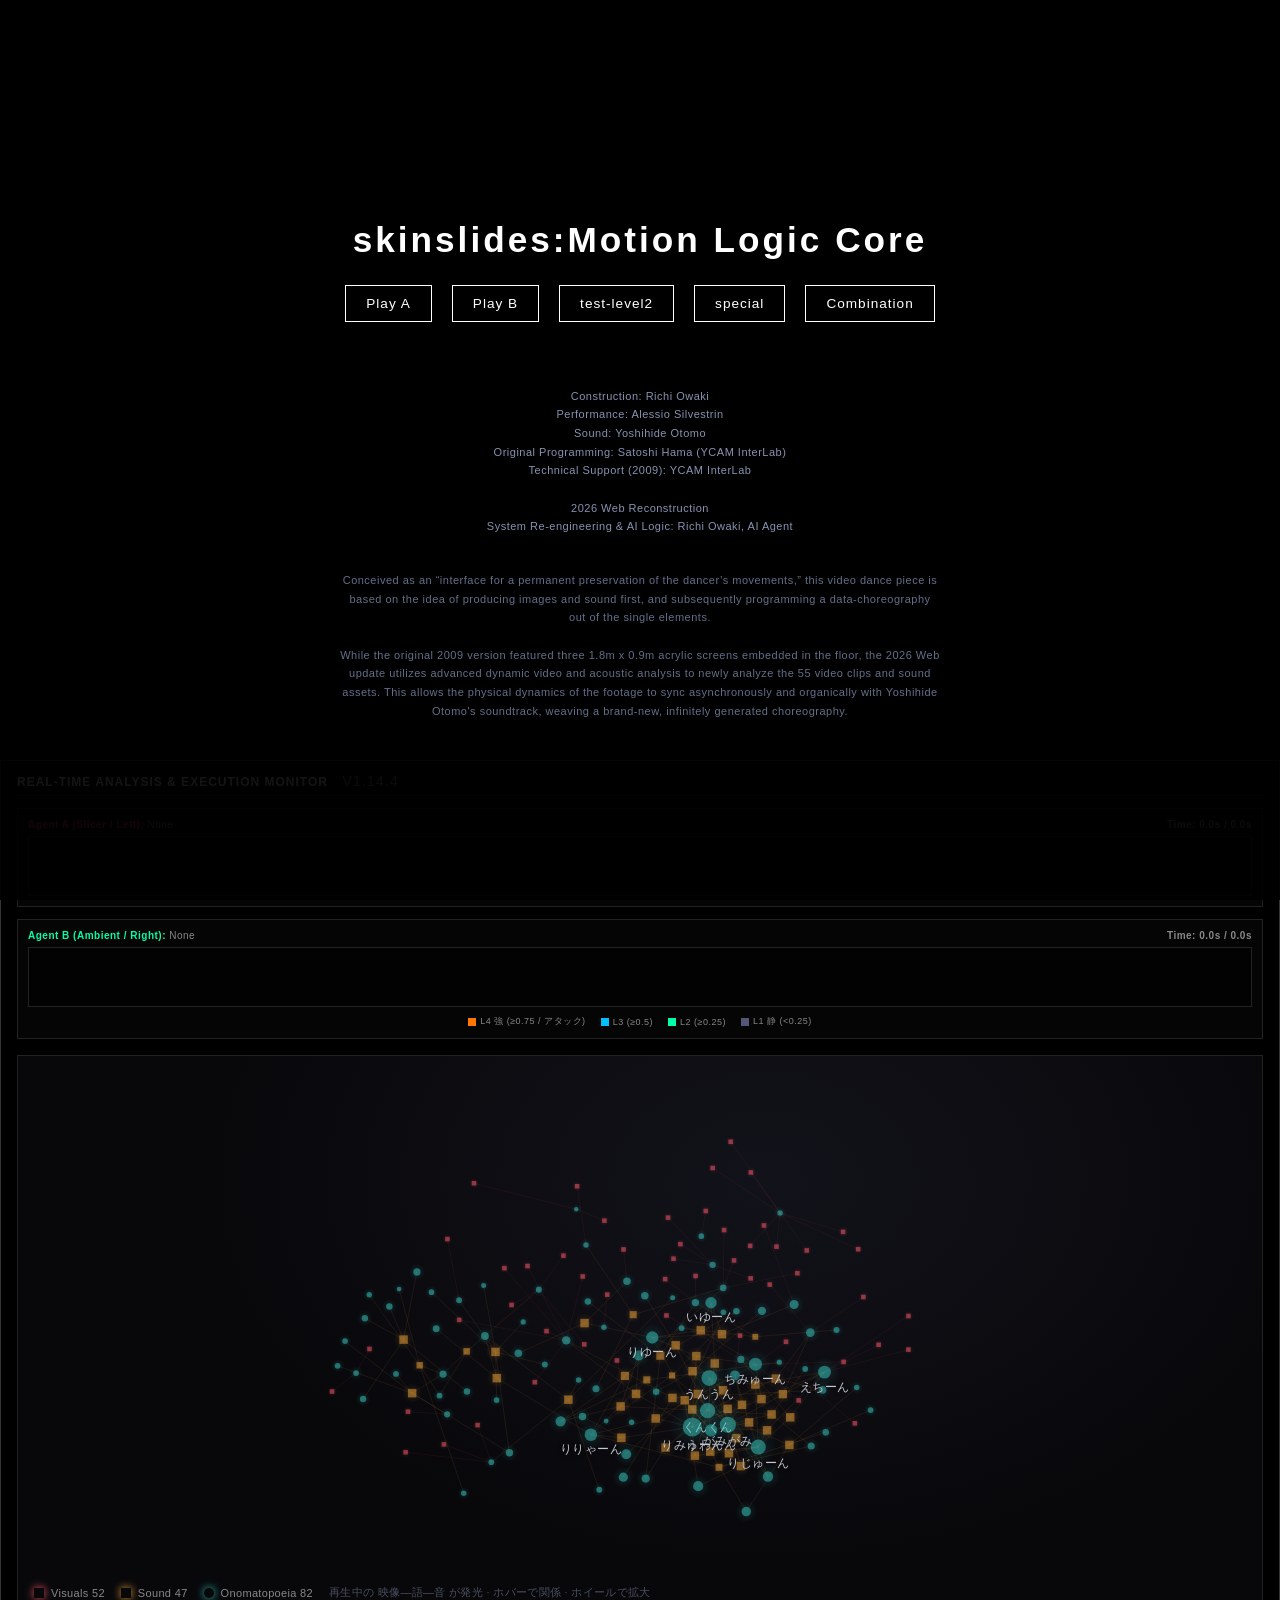
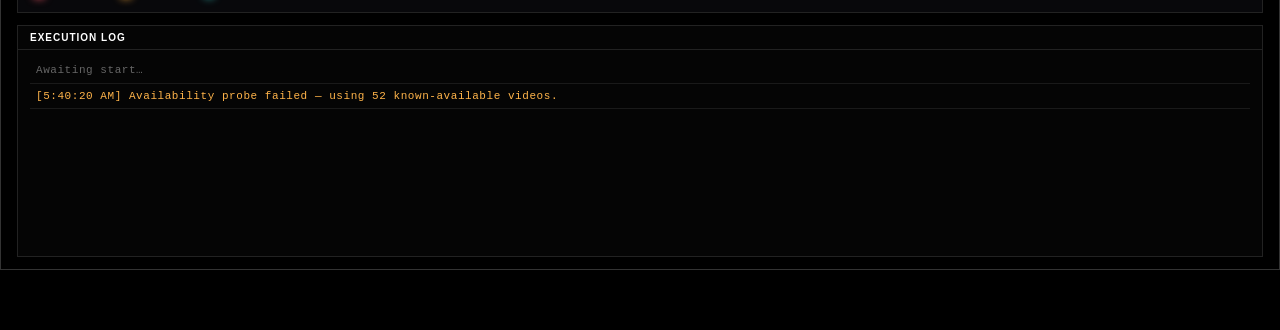
==== commit dbcb4843: "Fix long-run audio death: disconnect per-slice Web Audio nodes (v1.15.8) On Android, audio stopped a" ====
--- a/audio_trigger_demo.html
+++ b/audio_trigger_demo.html
@@ -5,7 +5,7 @@
     <title>skinslides</title>
     <!-- Import Google Fonts -->
     
-    <link rel="stylesheet" href="skinslides.css?v=1.15.7">
+    <link rel="stylesheet" href="skinslides.css?v=1.15.8">
     <style>
         /* Start Overlay CSS */
         #start-overlay {
@@ -310,8 +310,8 @@
         window.addEventListener('DOMContentLoaded', updateAppScale);
         updateAppScale();
     </script>
-    <script src="player.js?v=1.15.7"></script>
-    <script src="audio_trigger_logic.js?v=1.15.7"></script>
-    <script src="lexicon_live.js?v=1.15.7"></script>
+    <script src="player.js?v=1.15.8"></script>
+    <script src="audio_trigger_logic.js?v=1.15.8"></script>
+    <script src="lexicon_live.js?v=1.15.8"></script>
 </body>
 </html>
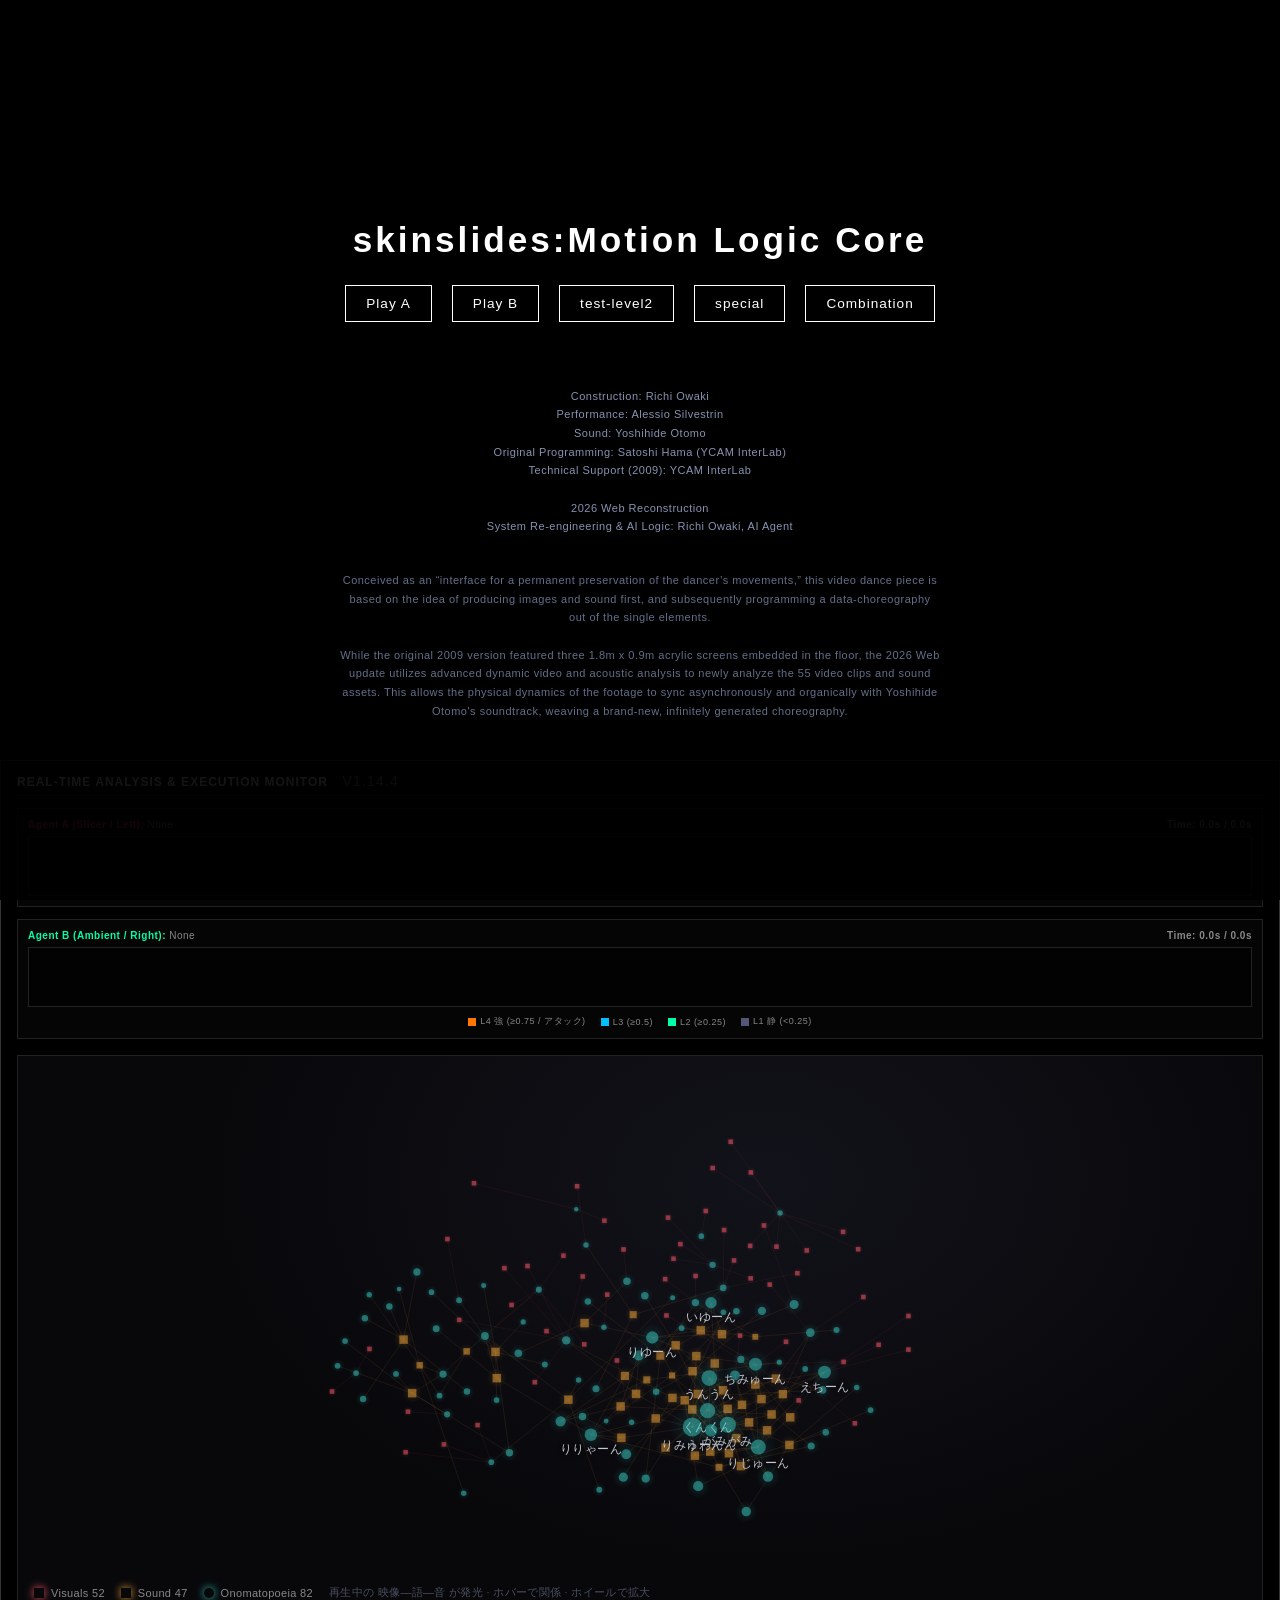
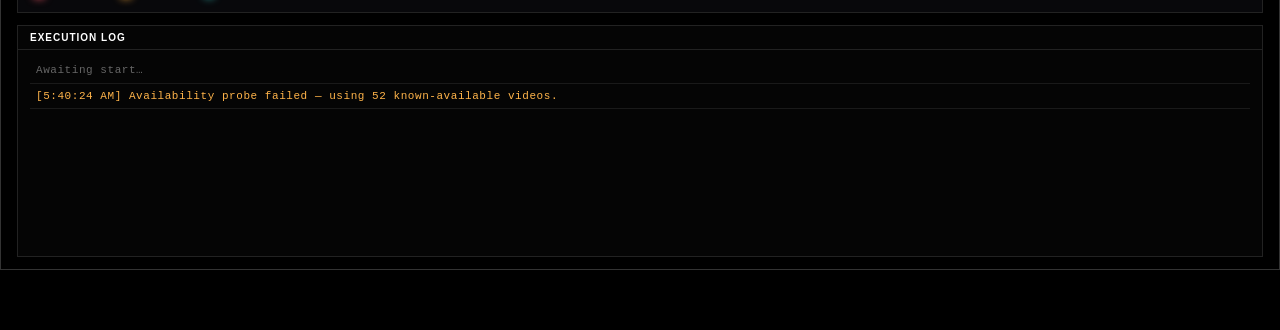
==== commit c14c8add: "Release videos in pipe & special scenes too (v1.15.9) Audit for remaining resource-accumulation leak" ====
--- a/audio_trigger_demo.html
+++ b/audio_trigger_demo.html
@@ -5,7 +5,7 @@
     <title>skinslides</title>
     <!-- Import Google Fonts -->
     
-    <link rel="stylesheet" href="skinslides.css?v=1.15.8">
+    <link rel="stylesheet" href="skinslides.css?v=1.15.9">
     <style>
         /* Start Overlay CSS */
         #start-overlay {
@@ -310,8 +310,8 @@
         window.addEventListener('DOMContentLoaded', updateAppScale);
         updateAppScale();
     </script>
-    <script src="player.js?v=1.15.8"></script>
-    <script src="audio_trigger_logic.js?v=1.15.8"></script>
-    <script src="lexicon_live.js?v=1.15.8"></script>
+    <script src="player.js?v=1.15.9"></script>
+    <script src="audio_trigger_logic.js?v=1.15.9"></script>
+    <script src="lexicon_live.js?v=1.15.9"></script>
 </body>
 </html>
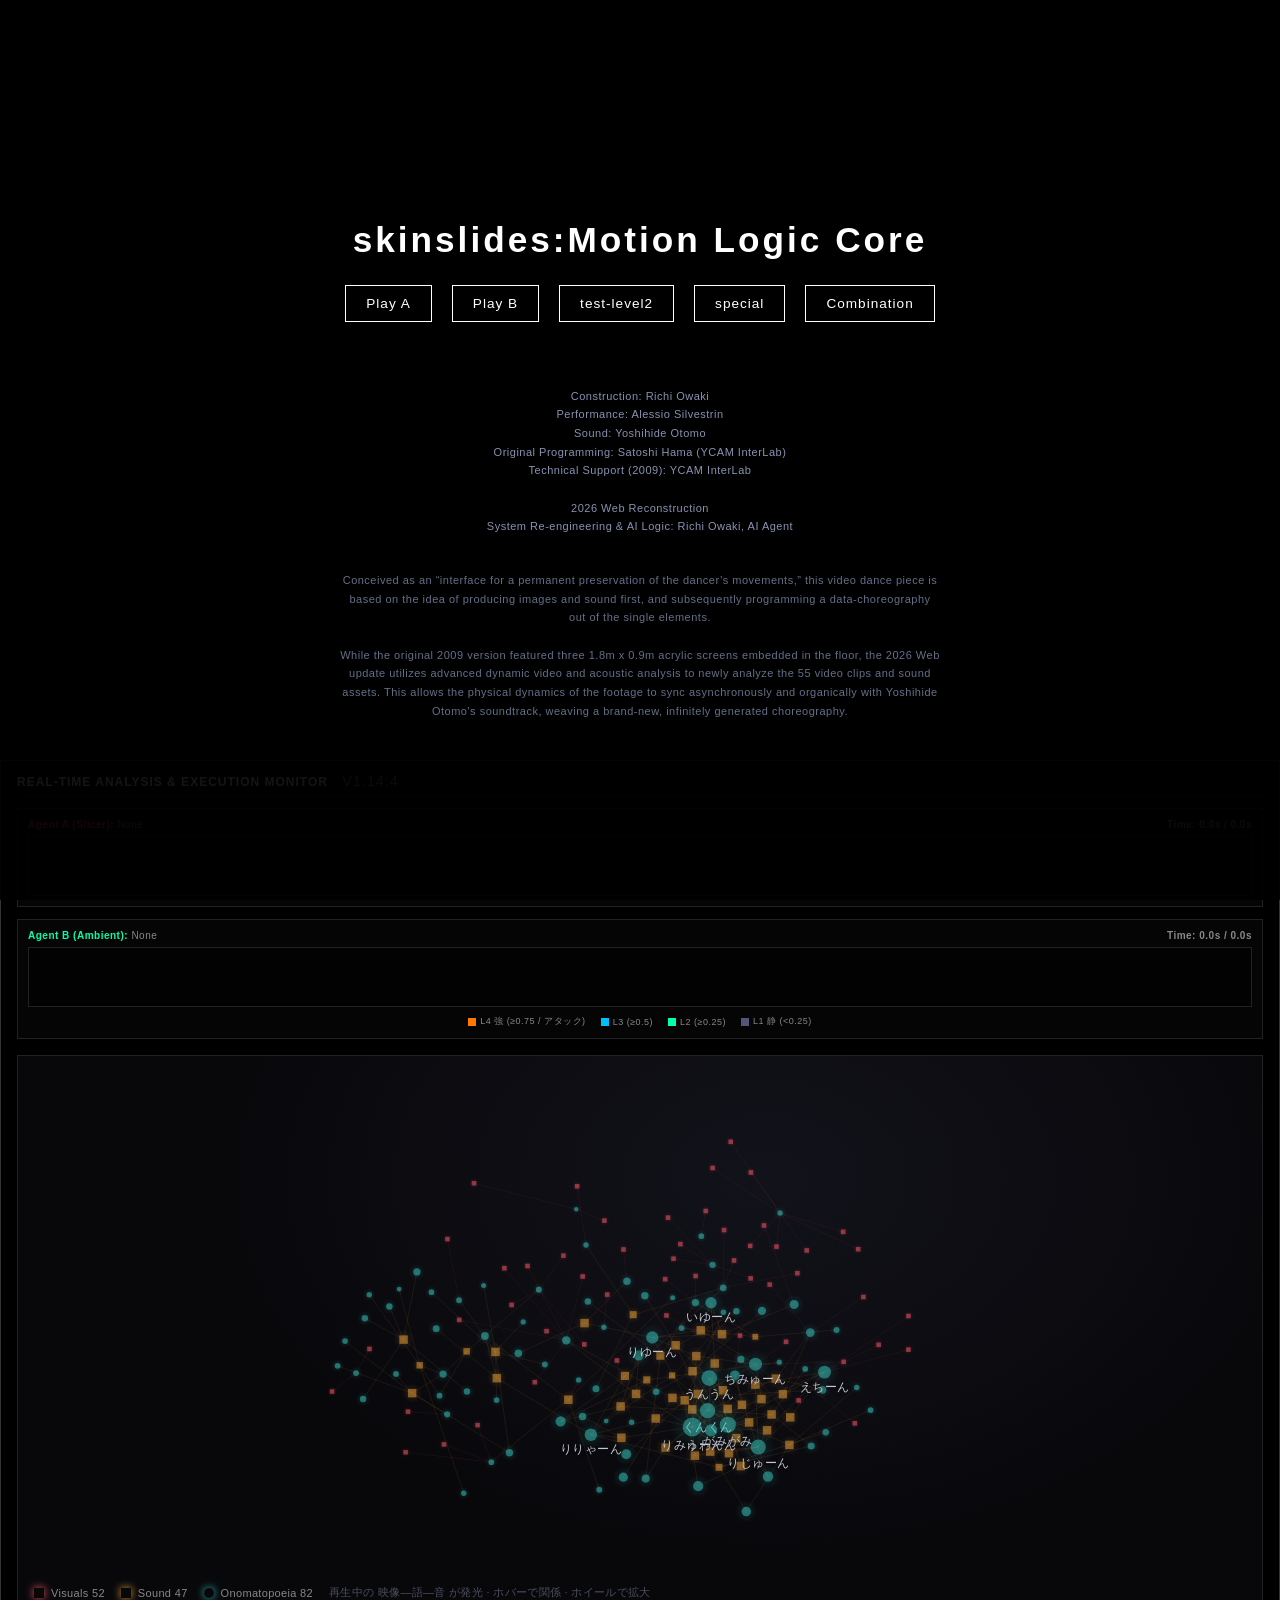
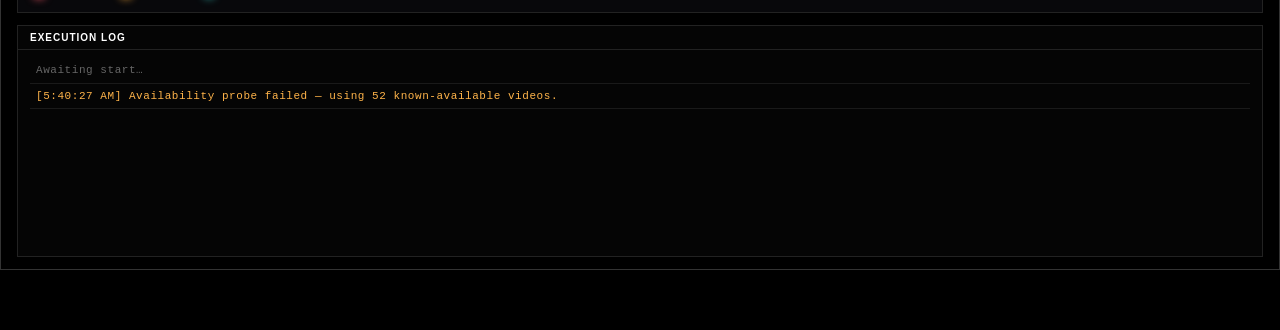
==== commit 0dbb7ab2: "Alternate cut-up stereo pan per slice to remove left-bias in intense scenes The Slicer (Agent A) was" ====
--- a/audio_trigger_demo.html
+++ b/audio_trigger_demo.html
@@ -5,7 +5,7 @@
     <title>skinslides</title>
     <!-- Import Google Fonts -->
     
-    <link rel="stylesheet" href="skinslides.css?v=1.15.9">
+    <link rel="stylesheet" href="skinslides.css?v=1.15.10">
     <style>
         /* Start Overlay CSS */
         #start-overlay {
@@ -221,7 +221,7 @@
         <!-- タイムラインセクション (Agent A) -->
         <div class="timeline-section" id="timeline-section-a" style="margin-bottom: 12px;">
             <div class="timeline-header">
-                <span class="timeline-track-name" id="timeline-agent-label-a" style="color: #ff3366; font-weight: bold;">Agent A (Slicer / Left): <span id="ana-track-name-a" style="color: var(--text-muted); font-weight: normal;">None</span></span>
+                <span class="timeline-track-name" id="timeline-agent-label-a" style="color: #ff3366; font-weight: bold;">Agent A (Slicer): <span id="ana-track-name-a" style="color: var(--text-muted); font-weight: normal;">None</span></span>
                 <span class="timeline-time">Time: <span id="ana-time-a">0.0s / 0.0s</span></span>
             </div>
             <div class="timeline-canvas-wrapper">
@@ -232,7 +232,7 @@
         <!-- タイムラインセクション (Agent B) -->
         <div class="timeline-section" id="timeline-section-b">
             <div class="timeline-header">
-                <span class="timeline-track-name" id="timeline-agent-label-b" style="color: #00ffaa; font-weight: bold;">Agent B (Ambient / Right): <span id="ana-track-name-b" style="color: var(--text-muted); font-weight: normal;">None</span></span>
+                <span class="timeline-track-name" id="timeline-agent-label-b" style="color: #00ffaa; font-weight: bold;">Agent B (Ambient): <span id="ana-track-name-b" style="color: var(--text-muted); font-weight: normal;">None</span></span>
                 <span class="timeline-time">Time: <span id="ana-time-b">0.0s / 0.0s</span></span>
             </div>
             <div class="timeline-canvas-wrapper">
@@ -310,8 +310,8 @@
         window.addEventListener('DOMContentLoaded', updateAppScale);
         updateAppScale();
     </script>
-    <script src="player.js?v=1.15.9"></script>
-    <script src="audio_trigger_logic.js?v=1.15.9"></script>
-    <script src="lexicon_live.js?v=1.15.9"></script>
+    <script src="player.js?v=1.15.10"></script>
+    <script src="audio_trigger_logic.js?v=1.15.10"></script>
+    <script src="lexicon_live.js?v=1.15.10"></script>
 </body>
 </html>
